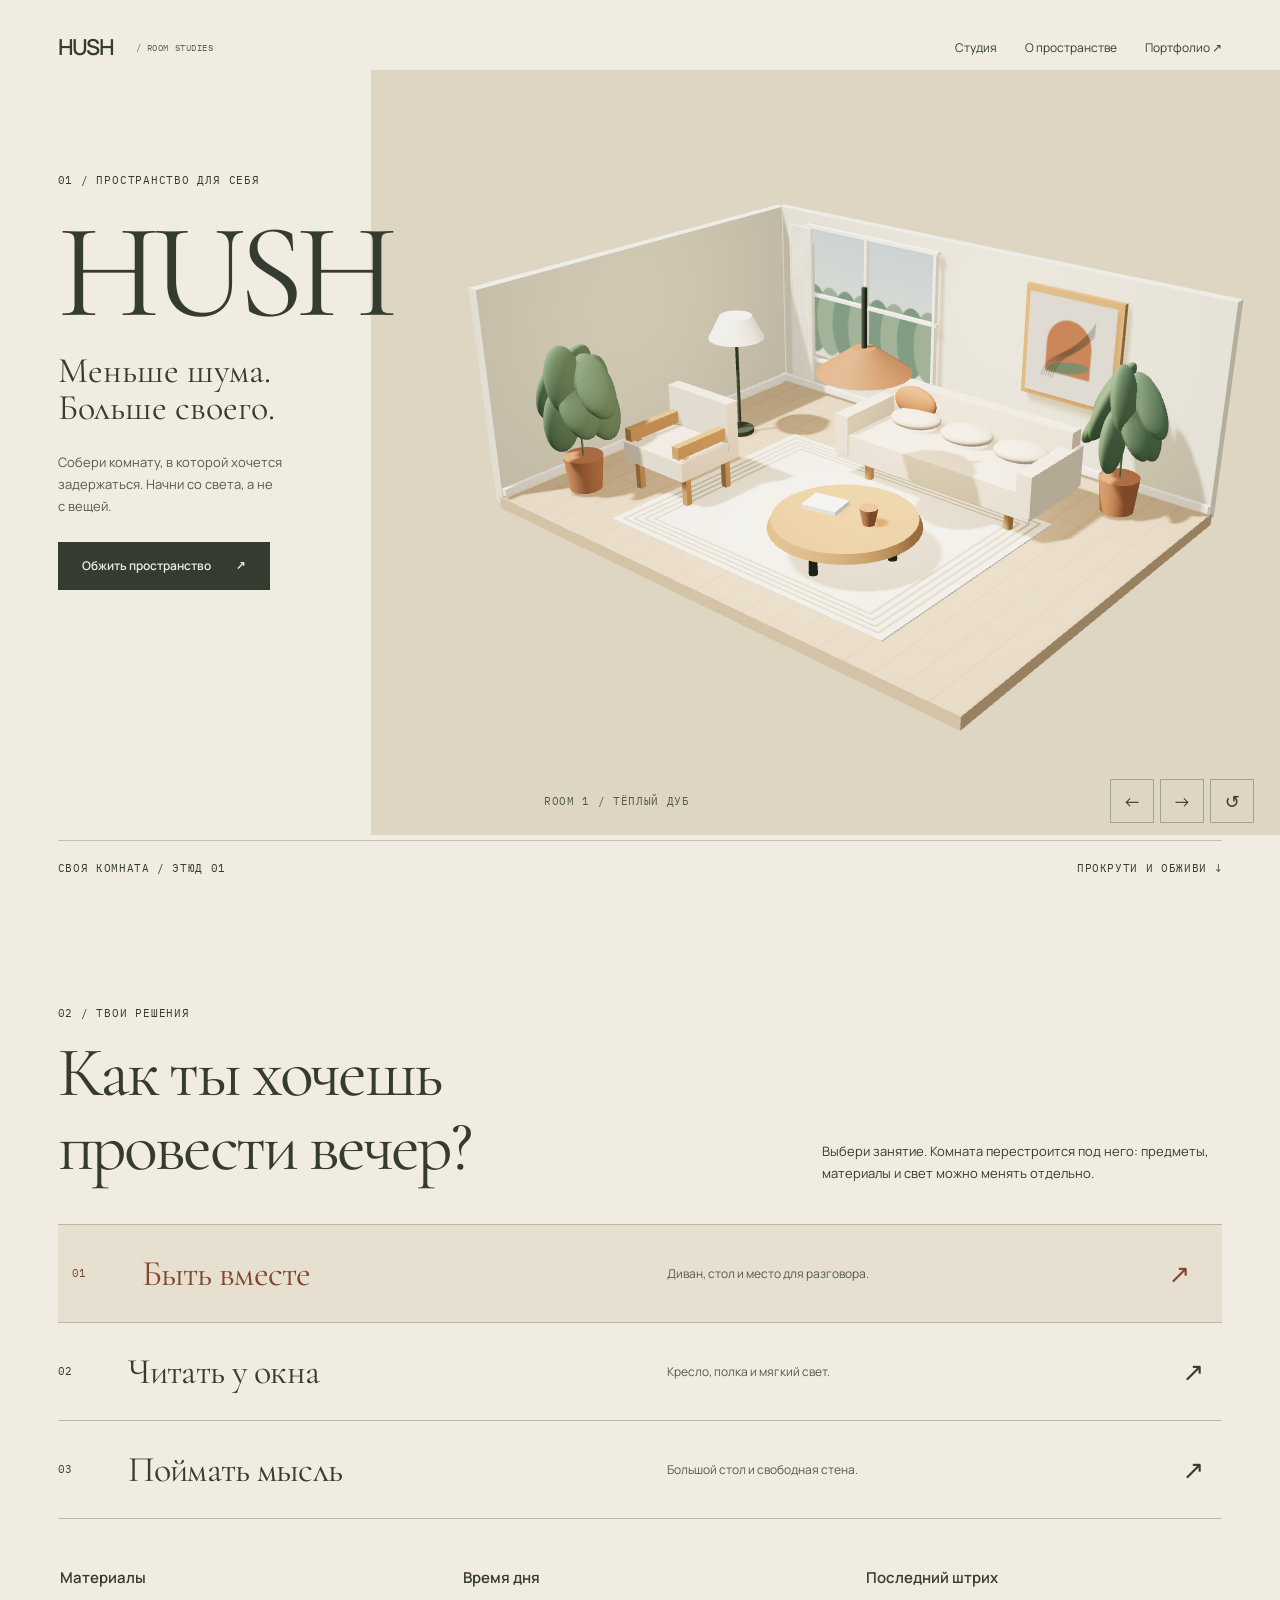
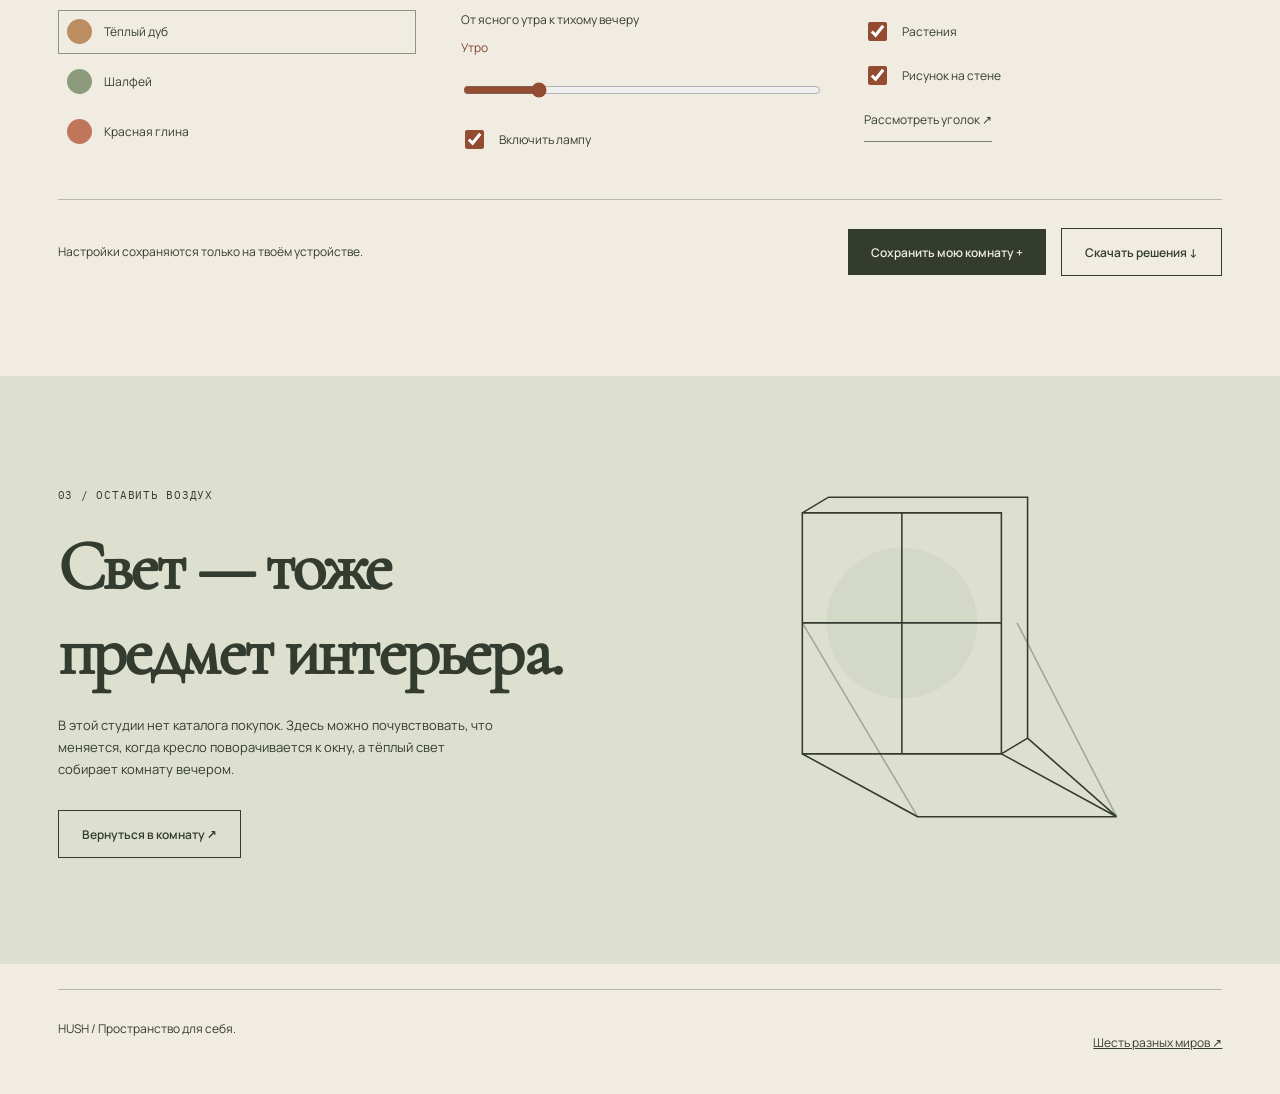
==== site4-hush/index.html @ edca5242 "Add Hush interiors, Abyss scroll expedition and Forma ceramic workshop" ====
<!doctype html>
<html lang="ru">
  <head>
    <meta charset="utf-8" />
    <meta name="viewport" content="width=device-width,initial-scale=1" />
    <meta
      name="description"
      content="HUSH — интерактивная интерьерная студия. Меняй обстановку, материалы и свет, сохраняй свою комнату."
    />
    <title>HUSH — пространство для себя</title>
    <link rel="stylesheet" href="../shared/fonts/fonts.css" />
    <link rel="stylesheet" href="../shared/common.css" />
    <link rel="stylesheet" href="styles.css" />
  </head>
  <body>
    <a class="skip" href="#main">Перейти к содержимому</a>
    <header class="site-header">
      <a class="brand" href="../"
        >HUSH<span class="mono">/ ROOM STUDIES</span></a
      >
      <nav>
        <a href="#studio">Студия</a
        ><a href="#notes" class="optional">О пространстве</a
        ><a href="../">Портфолио ↗</a>
      </nav>
    </header>
    <main id="main">
      <section class="hero">
        <div class="hero-copy entrance">
          <p class="eyebrow">01 / ПРОСТРАНСТВО ДЛЯ СЕБЯ</p>
          <h1>HUSH</h1>
          <p class="hero-line">Меньше шума.<br />Больше своего.</p>
          <p class="hero-description">
            Собери комнату, в которой хочется задержаться. Начни со света, а не
            с вещей.
          </p>
          <a class="button" href="#studio"
            >Обжить пространство <span>↗</span></a
          >
        </div>
        <div class="room-scene">
          <canvas
            id="room-canvas"
            tabindex="0"
            aria-label="Трёхмерный интерьер. Потяни для поворота или используй стрелки и плюс, минус."
          ></canvas>
          <div class="renderer-fallback" hidden>
            <svg viewBox="0 0 600 500" role="img" aria-label="Эскиз комнаты">
              <path fill="#ddc9aa" d="M60 320 300 460 550 300 300 170Z" />
              <path fill="#e9e1d2" d="M60 320V120L300 20V170Z" />
              <path fill="#d9d7bd" d="M300 20 550 140V300L300 170Z" />
              <path fill="#a8b6a0" d="m160 270 150 85 70-40-150-85Z" />
              <path fill="#b47852" d="M170 240v60l135 80v-60Z" />
              <path fill="#65735c" d="m390 200 60 40 40-22-60-40Z" />
            </svg>
            <p class="fallback-note">
              Показан эскиз. Настройки и сохранение работают; для объёмного
              просмотра нужен WebGL.
            </p>
          </div>
          <div class="scene-caption">
            <span class="mono" id="room-label">ROOM 01 / ТЁПЛЫЙ ДУБ</span>
            <div class="view-controls">
              <button data-orbit="left" aria-label="Повернуть комнату влево">
                ←</button
              ><button data-orbit="right" aria-label="Повернуть комнату вправо">
                →</button
              ><button data-orbit="reset" aria-label="Вернуть общий вид">
                ↺
              </button>
            </div>
          </div>
        </div>
        <div class="hero-foot">
          <span class="mono">СВОЯ КОМНАТА / ЭТЮД 01</span
          ><a href="#studio" class="mono">ПРОКРУТИ И ОБЖИВИ ↓</a>
        </div>
      </section>
      <section id="studio" class="studio wrap">
        <div class="section-top reveal">
          <div>
            <span class="eyebrow">02 / ТВОИ РЕШЕНИЯ</span>
            <h2>Как ты хочешь<br />провести вечер?</h2>
          </div>
          <p>
            Выбери занятие. Комната перестроится под него: предметы, материалы и
            свет можно менять отдельно.
          </p>
        </div>
        <div class="activity-list reveal">
          <button data-layout="lounge" aria-pressed="true" class="active">
            <span class="mono">01</span><strong>Быть вместе</strong
            ><span>Диван, стол и место для разговора.</span
            ><b aria-hidden="true">↗</b></button
          ><button data-layout="reading" aria-pressed="false">
            <span class="mono">02</span><strong>Читать у окна</strong
            ><span>Кресло, полка и мягкий свет.</span
            ><b aria-hidden="true">↗</b></button
          ><button data-layout="work" aria-pressed="false">
            <span class="mono">03</span><strong>Поймать мысль</strong
            ><span>Большой стол и свободная стена.</span
            ><b aria-hidden="true">↗</b>
          </button>
        </div>
        <div class="controls-grid reveal">
          <fieldset>
            <legend>Материалы</legend>
            <div class="palette">
              <button data-palette="oak" class="active" aria-pressed="true">
                <i style="--swatch: #bb8d60"></i>Тёплый дуб</button
              ><button data-palette="sage" aria-pressed="false">
                <i style="--swatch: #8c9b7c"></i>Шалфей</button
              ><button data-palette="clay" aria-pressed="false">
                <i style="--swatch: #bf765b"></i>Красная глина
              </button>
            </div>
          </fieldset>
          <fieldset>
            <legend>Время дня</legend>
            <label for="daylight"
              >От ясного утра к тихому вечеру
              <output id="light-label">Утро</output></label
            ><input
              id="daylight"
              type="range"
              min="0"
              max="100"
              value="20"
            /><label class="check"
              ><input id="lamp-toggle" type="checkbox" checked /> Включить
              лампу</label
            >
          </fieldset>
          <fieldset>
            <legend>Последний штрих</legend>
            <label class="check"
              ><input id="plant-toggle" type="checkbox" checked />
              Растения</label
            ><label class="check"
              ><input id="art-toggle" type="checkbox" checked /> Рисунок на
              стене</label
            ><button class="text-button" id="focus-detail">
              Рассмотреть уголок ↗
            </button>
          </fieldset>
        </div>
        <div class="save-bar reveal">
          <p id="room-status" role="status">
            Настройки сохраняются только на твоём устройстве.
          </p>
          <button class="button" id="save-room">Сохранить мою комнату +</button
          ><button class="button secondary" id="export-room">
            Скачать решения ↓
          </button>
        </div>
      </section>
      <section id="notes" class="notes">
        <div class="wrap notes-inner">
          <div class="reveal">
            <span class="eyebrow">03 / ОСТАВИТЬ ВОЗДУХ</span>
            <h2>Свет — тоже<br />предмет интерьера.</h2>
            <p>
              В этой студии нет каталога покупок. Здесь можно почувствовать, что
              меняется, когда кресло поворачивается к окну, а тёплый свет
              собирает комнату вечером.
            </p>
            <a class="button" href="#main">Вернуться в комнату ↗</a>
          </div>
          <svg
            class="window-drawing reveal"
            viewBox="0 0 420 380"
            role="img"
            aria-label="Авторский рисунок света из окна"
          >
            <g fill="none" stroke="currentColor" stroke-width="1.5">
              <path
                d="M70 40h190v230H70zM165 40v230M70 145h190M260 270l110 60H180L70 270M70 40l25-15h190v230l-25 15M285 255l85 75"
              />
              <path
                d="m70 145 110 185m95-185 95 185m-300-60 110 60"
                opacity=".35"
              />
            </g>
            <circle
              cx="165"
              cy="145"
              r="72"
              fill="currentColor"
              opacity=".05"
            />
          </svg>
        </div>
      </section>
    </main>
    <footer class="wrap site-footer">
      <span>HUSH / Пространство для себя.</span
      ><a href="../">Шесть разных миров ↗</a>
    </footer>
    <script src="../shared/three.min.js"></script>
    <script src="../shared/scene-kit.js"></script>
    <script src="main.js"></script>
  </body>
</html>
---- shared/fonts/fonts.css ----
@font-face {
  font-family: Manrope;
  src: url(755fa076675e.ttf) format("truetype");
  font-weight: 400;
  font-display: swap;
}
@font-face {
  font-family: Manrope;
  src: url(900670474e93.ttf) format("truetype");
  font-weight: 600;
  font-display: swap;
}
@font-face {
  font-family: "IBM Plex Mono";
  src: url(b0c618f6d8ea.ttf) format("truetype");
  font-weight: 400;
  font-display: swap;
}
@font-face {
  font-family: "Cormorant Garamond";
  src: url(bb8f3c3b0ca4.ttf) format("truetype");
  font-weight: 400;
  font-display: swap;
}
---- shared/common.css ----
* {
  box-sizing: border-box;
}
html {
  scroll-behavior: smooth;
}
body {
  margin: 0;
  font-family: Manrope, system-ui, sans-serif;
  -webkit-font-smoothing: antialiased;
}
button,
input,
select {
  font: inherit;
}
button,
a,
input,
select {
  touch-action: manipulation;
}
button {
  cursor: pointer;
}
button,
a {
  -webkit-tap-highlight-color: transparent;
}
button:active {
  transform: scale(0.96);
}
button:disabled {
  cursor: default;
  opacity: 0.5;
}
button:focus-visible,
a:focus-visible,
input:focus-visible,
select:focus-visible,
canvas:focus-visible,
summary:focus-visible {
  outline: 2px solid currentColor;
  outline-offset: 5px;
}
a {
  color: inherit;
}
p {
  line-height: 1.7;
  text-wrap: pretty;
}
h1,
h2,
h3 {
  text-wrap: balance;
}
button {
  min-height: 44px;
}
button,
input,
select {
  border-radius: 0;
}
canvas {
  display: block;
}
[hidden] {
  display: none !important;
}
.skip {
  position: fixed;
  z-index: 100;
  left: 18px;
  top: 12px;
  transform: translateY(-180%);
  background: #fff;
  color: #111;
  padding: 14px;
}
.skip:focus {
  transform: none;
}
.mono {
  font-family: "IBM Plex Mono", monospace;
  font-size: 11px;
  font-weight: 400;
  letter-spacing: 0.06em;
}
.site-header {
  position: absolute;
  inset: 0 0 auto;
  z-index: 10;
  display: flex;
  align-items: center;
  justify-content: space-between;
  padding: 25px 4.5%;
  gap: 20px;
}
.site-header a {
  text-decoration: none;
  min-height: 44px;
  display: flex;
  align-items: center;
  gap: 12px;
}
.site-header .brand {
  font-size: 22px;
  font-weight: 600;
  letter-spacing: -0.055em;
}
.site-header nav {
  display: flex;
  gap: 28px;
  font-size: 12px;
}
.wrap {
  width: min(1200px, 91%);
  margin: auto;
}
.eyebrow {
  font-family: "IBM Plex Mono", monospace;
  font-size: 11px;
  letter-spacing: 0.07em;
}
.reveal {
  transition:
    opacity 0.65s,
    transform 0.65s;
}
.motion-ready .reveal:not(.visible) {
  opacity: 0;
  transform: translateY(22px);
}
.entrance {
  animation: arrival 0.8s both;
}
.delay {
  animation-delay: 0.15s;
}
@keyframes arrival {
  from {
    opacity: 0;
    transform: translateY(18px);
  }
  to {
    opacity: 1;
    transform: none;
  }
}
.button {
  display: inline-flex;
  align-items: center;
  justify-content: center;
  gap: 25px;
  min-height: 48px;
  padding: 12px 23px;
  text-decoration: none;
  border: 1px solid currentColor;
  background: transparent;
  font-size: 12px;
  font-weight: 600;
  transition:
    background 0.18s,
    color 0.18s,
    transform 0.18s;
}
.section-top {
  display: flex;
  align-items: end;
  justify-content: space-between;
  gap: 40px;
  margin-bottom: 40px;
}
.section-top h2 {
  margin: 14px 0 0;
  font-size: clamp(34px, 5vw, 64px);
  line-height: 1.05;
  letter-spacing: -0.05em;
  font-weight: 400;
}
.section-top p {
  max-width: 400px;
  margin: 0;
  font-size: 13px;
}
.site-footer {
  display: flex;
  justify-content: space-between;
  gap: 24px;
  padding: 30px 0;
  font-size: 12px;
  border-top: 1px solid currentColor;
}
.site-footer a {
  min-height: 44px;
  display: flex;
  align-items: center;
}
.renderer-fallback {
  position: absolute;
  inset: 0;
  display: grid;
  place-items: center;
  padding: 25px;
}
.renderer-fallback svg {
  width: 80%;
  height: 80%;
}
.fallback-note {
  position: absolute;
  bottom: 12px;
  left: 20px;
  font-size: 12px;
  max-width: 80%;
  padding: 10px;
  background: var(--paper, #f0eee6);
  color: var(--ink, #232923);
}
.view-controls {
  display: flex;
  gap: 6px;
  flex-wrap: wrap;
}
.view-controls button {
  width: 44px;
  min-height: 44px;
  border: 1px solid currentColor;
  background: transparent;
  color: inherit;
  font-size: 18px;
}
.stats {
  font-variant-numeric: tabular-nums;
}
@media (max-width: 650px) {
  .site-header {
    padding: 15px 5%;
  }
  .site-header nav {
    gap: 14px;
  }
  .site-header nav .optional {
    display: none;
  }
  .section-top {
    display: block;
  }
  .section-top p {
    margin-top: 22px;
  }
  .site-footer {
    flex-direction: column;
  }
  .mono,
  .eyebrow {
    font-size: 10px;
  }
}
@media (prefers-reduced-motion: reduce) {
  html {
    scroll-behavior: auto;
  }
  .reveal,
  .entrance {
    animation: none;
    transition: none;
  }
  .motion-ready .reveal:not(.visible) {
    opacity: 1;
    transform: none;
  }
  * {
    scroll-behavior: auto !important;
  }
  button:active {
    transform: none;
  }
}
---- site4-hush/styles.css ----
:root {
  --paper: #f0ece2;
  --ink: #343c30;
  --accent: #934b32;
  color: var(--ink);
  background: var(--paper);
}
.site-header .brand span {
  margin-left: 10px;
  font-size: 9px;
  color: #656951;
}
.hero {
  position: relative;
  min-height: 740px;
  height: 100svh;
  max-height: 1000px;
  overflow: hidden;
}
.hero-copy {
  position: relative;
  z-index: 2;
  width: 32%;
  padding: 160px 0 70px 4.5%;
  pointer-events: none;
}
.hero-copy a {
  pointer-events: auto;
}
.hero h1 {
  font-family: "Cormorant Garamond", serif;
  font-size: clamp(95px, 10.5vw, 174px);
  line-height: 0.83;
  letter-spacing: -0.055em;
  font-weight: 400;
  margin: 27px 0 25px;
}
.hero-line {
  font-family: "Cormorant Garamond", serif;
  font-size: 36px;
  line-height: 1.02;
  margin: 0 0 24px;
}
.hero-description {
  font-size: 13px;
  max-width: 250px;
  margin: 0 0 25px;
  color: #555b4d;
}
.hero .button {
  background: var(--ink);
  color: var(--paper);
  border-color: var(--ink);
}
.room-scene {
  position: absolute;
  right: -4%;
  top: 70px;
  width: 75%;
  height: calc(100% - 135px);
}
#room-canvas {
  width: 100%;
  height: 100%;
  touch-action: pan-y;
  cursor: grab;
}
#room-canvas:active {
  cursor: grabbing;
}
.scene-caption {
  position: absolute;
  bottom: 12px;
  left: 18%;
  right: 8%;
  display: flex;
  justify-content: space-between;
  align-items: center;
  gap: 12px;
}
.scene-caption .mono {
  color: #525a49;
}
.view-controls button {
  border-color: #a1a58e;
}
.hero-foot {
  position: absolute;
  bottom: 25px;
  left: 4.5%;
  right: 4.5%;
  display: flex;
  justify-content: space-between;
  align-items: center;
  gap: 20px;
  border-top: 1px solid #bec1ac;
  padding-top: 20px;
}
.hero-foot a {
  text-decoration: none;
}
.studio {
  padding: 100px 0;
}
.section-top h2,
.notes h2 {
  font-family: "Cormorant Garamond", serif;
  font-size: clamp(46px, 5.5vw, 78px);
  letter-spacing: -0.04em;
}
.activity-list button {
  display: grid;
  grid-template-columns: 45px 1.05fr 1fr 40px;
  width: 100%;
  text-align: left;
  gap: 25px;
  align-items: center;
  background: transparent;
  border: 0;
  border-top: 1px solid #b6baa5;
  color: var(--ink);
  padding: 27px 0;
  transition:
    background 0.2s,
    padding 0.2s;
}
.activity-list button:last-child {
  border-bottom: 1px solid #b6baa5;
}
.activity-list strong {
  font-family: "Cormorant Garamond", serif;
  font-size: 36px;
  font-weight: 400;
  letter-spacing: -0.02em;
}
.activity-list button > span:not(.mono) {
  font-size: 12px;
  color: #535a4b;
}
.activity-list b {
  font-size: 26px;
  font-weight: 400;
}
.activity-list button.active {
  color: #83462f;
  padding-left: 14px;
  padding-right: 14px;
  background: #e7e0d1;
}
.activity-list button:hover {
  background: #e7e0d1;
}
.controls-grid {
  display: grid;
  grid-template-columns: 1fr 1fr 1fr;
  gap: 45px;
  margin-top: 48px;
}
fieldset {
  border: 0;
  padding: 0;
  margin: 0;
  min-width: 0;
}
legend {
  font-size: 15px;
  font-weight: 600;
  margin-bottom: 22px;
}
.palette {
  display: flex;
  flex-direction: column;
  gap: 6px;
}
.palette button {
  display: flex;
  align-items: center;
  gap: 12px;
  background: transparent;
  border: 1px solid transparent;
  padding: 8px;
  font-size: 12px;
  color: var(--ink);
  text-align: left;
}
.palette button.active {
  border-color: #8e9780;
}
.palette i {
  display: block;
  width: 25px;
  height: 25px;
  border-radius: 50%;
  background: var(--swatch);
}
fieldset label {
  font-size: 12px;
  line-height: 1.6;
  display: block;
}
fieldset output {
  display: block;
  margin: 9px 0;
  color: #844630;
}
fieldset input[type="range"] {
  width: 100%;
  min-height: 44px;
  accent-color: var(--accent);
}
.check {
  display: flex !important;
  align-items: center;
  gap: 12px;
  min-height: 44px;
}
.check input {
  width: 19px;
  height: 19px;
  accent-color: var(--accent);
}
.text-button {
  background: transparent;
  border: 0;
  border-bottom: 1px solid #7c866e;
  color: var(--ink);
  padding: 10px 0;
  text-align: left;
  font-size: 12px;
}
.save-bar {
  display: flex;
  align-items: center;
  gap: 14px;
  flex-wrap: wrap;
  border-top: 1px solid #b6baa5;
  margin-top: 38px;
  padding-top: 28px;
}
.save-bar p {
  font-size: 12px;
  flex: 1;
  margin: 0;
  min-width: 200px;
}
.save-bar .button {
  background: var(--ink);
  color: var(--paper);
}
.save-bar .secondary {
  color: var(--ink);
  background: transparent;
}
.notes {
  background: #dde0cf;
  padding: 95px 0;
}
.notes-inner {
  display: grid;
  grid-template-columns: 1fr 1fr;
  gap: 70px;
  align-items: center;
}
.notes h2 {
  margin: 20px 0;
}
.notes p {
  max-width: 440px;
  font-size: 13px;
  margin-bottom: 30px;
}
.window-drawing {
  width: 100%;
  max-width: 440px;
  justify-self: center;
}
.notes .button:hover {
  background: var(--ink);
  color: var(--paper);
}
.site-footer {
  border-color: #b6baa5;
  margin-top: 25px;
}
.button:hover {
  filter: brightness(0.94);
}
@media (max-width: 1000px) {
  .hero-copy {
    width: 38%;
    padding-top: 145px;
  }
  .room-scene {
    width: 78%;
    right: -10%;
  }
  .hero-line {
    font-size: 31px;
  }
  .controls-grid {
    gap: 25px;
  }
  .activity-list button {
    gap: 16px;
  }
}
@media (max-width: 650px) {
  .site-header .brand span {
    display: none;
  }
  .hero {
    height: 850px;
    min-height: 850px;
    max-height: none;
  }
  .hero-copy {
    padding: 112px 5% 0;
    width: 100%;
  }
  .hero h1 {
    font-size: 98px;
    margin: 25px 0 16px;
  }
  .hero-line {
    font-size: 28px;
  }
  .hero-description {
    max-width: 255px;
    font-size: 12px;
    margin-bottom: 15px;
  }
  .hero .button {
    padding: 10px 18px;
  }
  .room-scene {
    width: 114%;
    height: 415px;
    top: 390px;
    right: -7%;
  }
  .scene-caption {
    left: 11%;
    right: 10%;
    bottom: 4px;
  }
  .scene-caption .mono {
    font-size: 8px;
  }
  .hero-foot {
    bottom: 16px;
    padding-top: 12px;
  }
  .hero-foot .mono {
    font-size: 8px;
  }
  .studio {
    padding: 65px 0;
  }
  .activity-list button {
    grid-template-columns: 22px 1fr 24px;
    gap: 10px;
    padding: 20px 0;
  }
  .activity-list strong {
    font-size: 29px;
  }
  .activity-list button > span:not(.mono) {
    grid-column: 2;
    grid-row: 2;
  }
  .activity-list b {
    grid-column: 3;
    grid-row: 1;
  }
  .controls-grid {
    grid-template-columns: 1fr;
    gap: 28px;
  }
  .palette {
    flex-direction: row;
    flex-wrap: wrap;
  }
  .palette button {
    font-size: 11px;
  }
  .notes {
    padding: 65px 0;
  }
  .notes-inner {
    grid-template-columns: 1fr;
    gap: 30px;
  }
  .window-drawing {
    max-width: 300px;
  }
  .save-bar .button {
    flex: 1;
  }
  .save-bar p {
    flex-basis: 100%;
  }
}
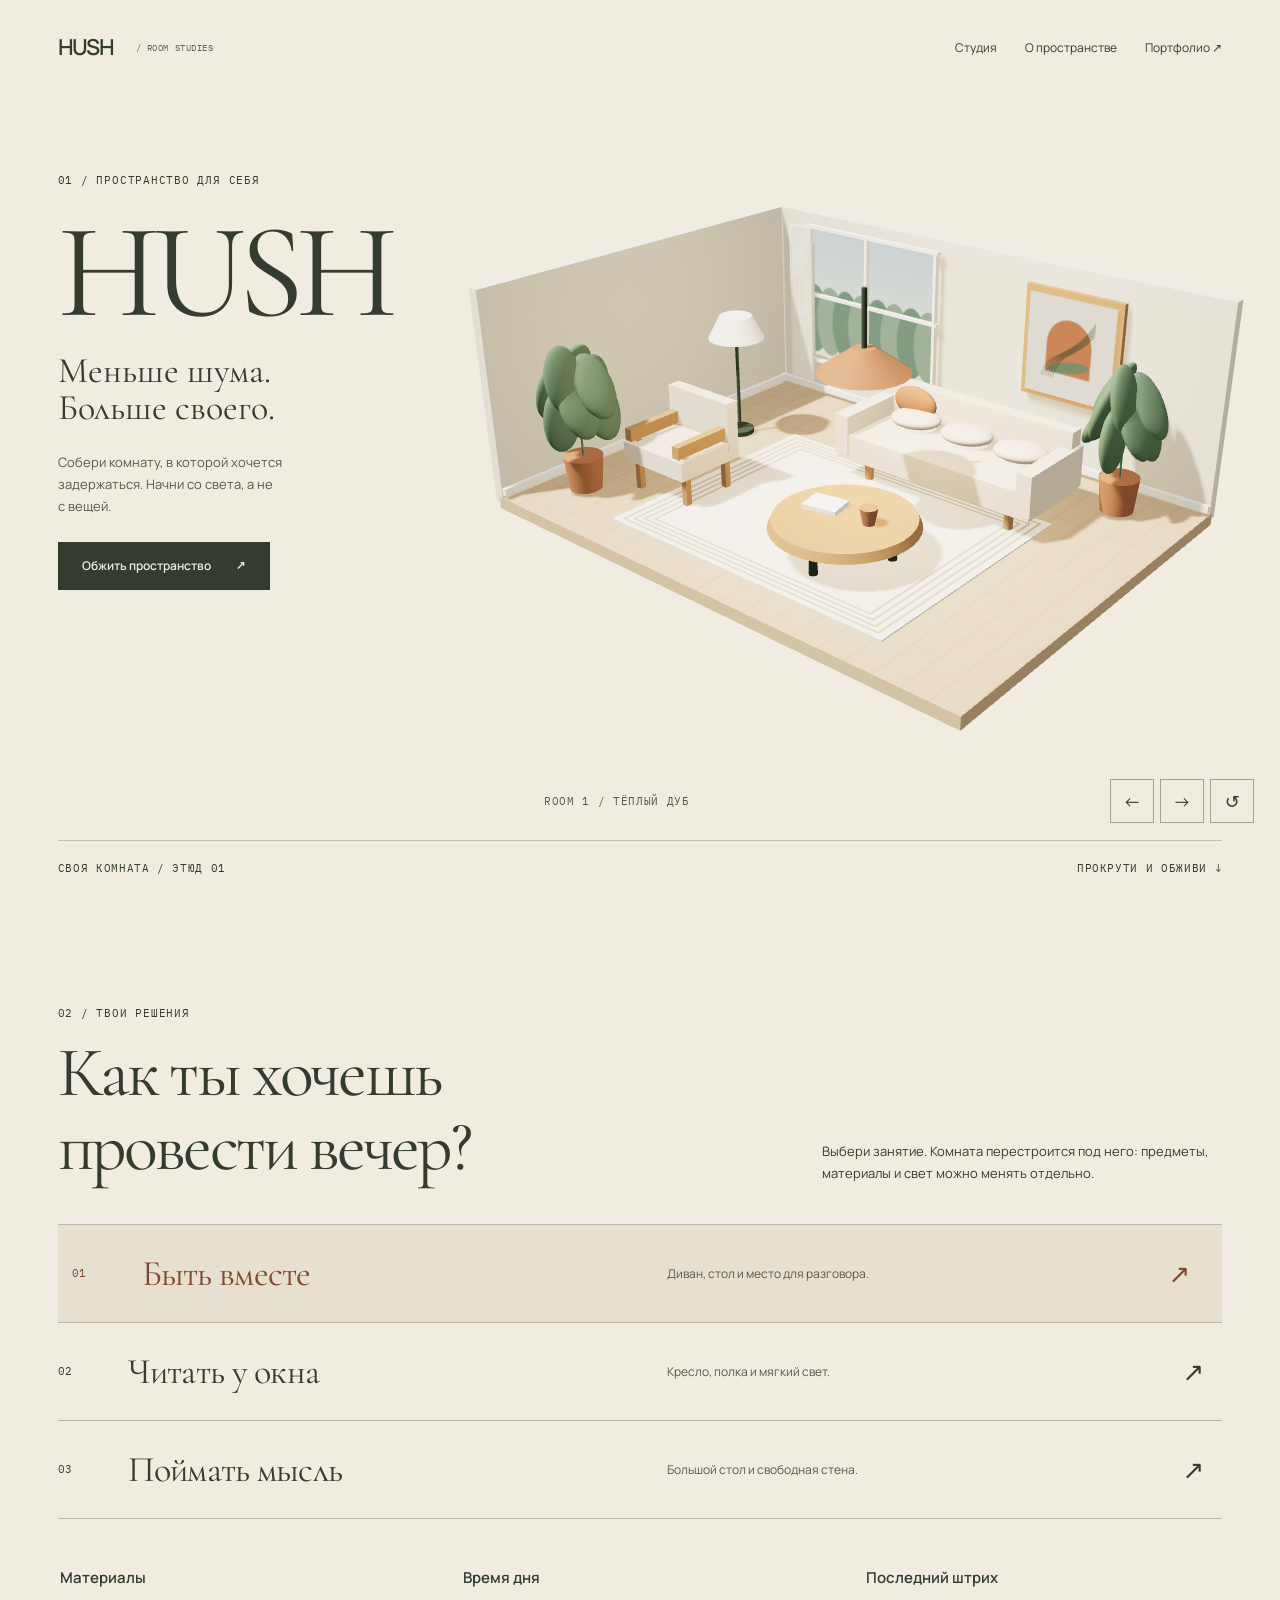
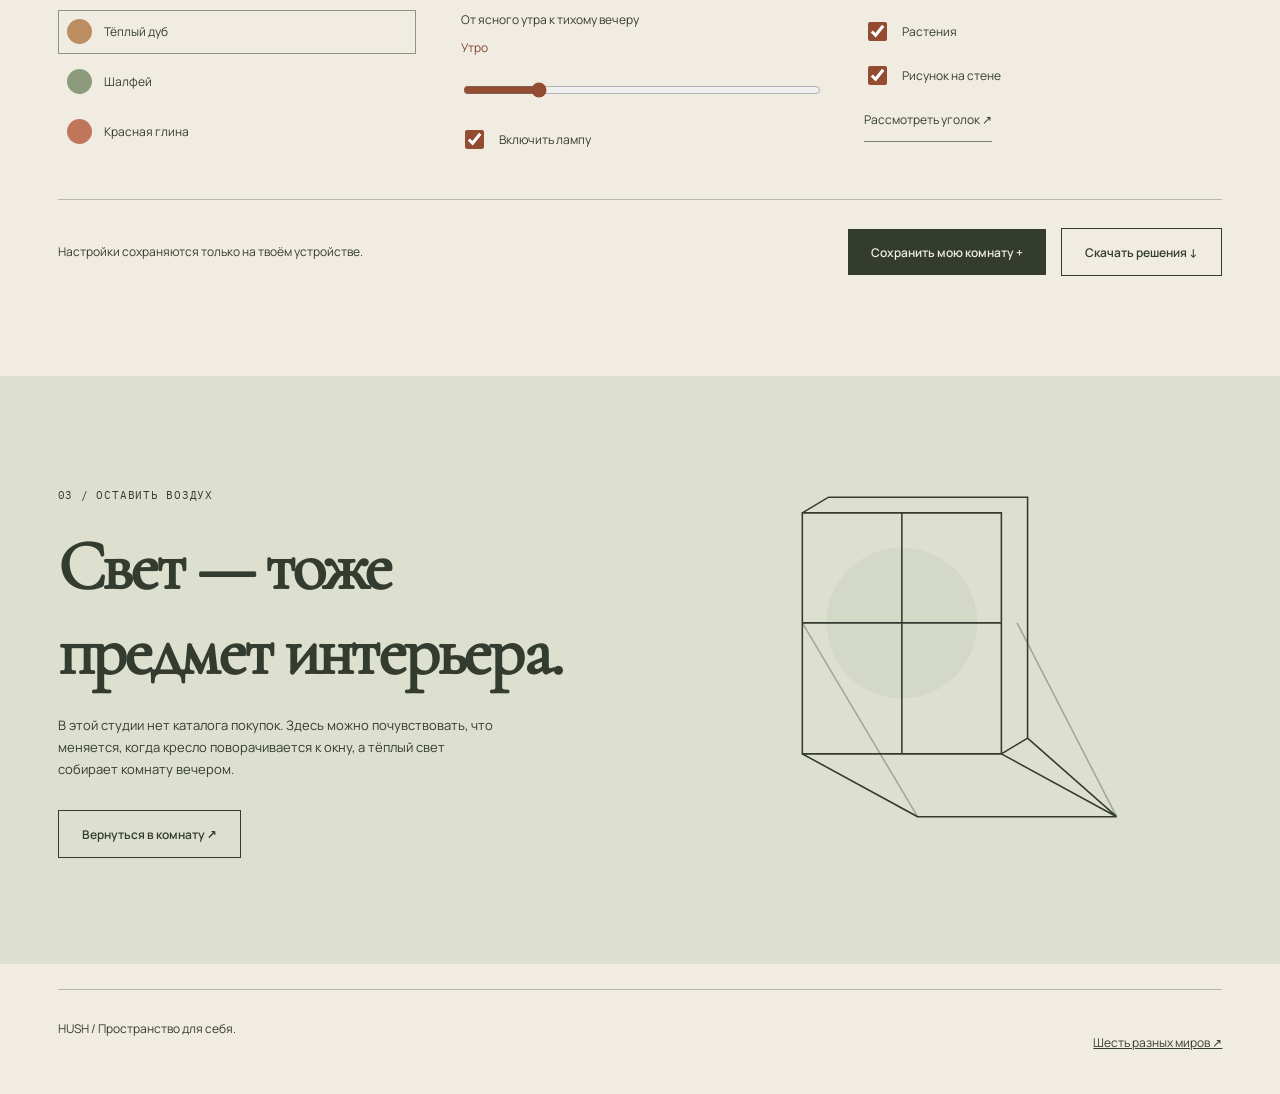
==== commit 0563ec95: "Blend 3D scenes into page backgrounds and preserve soft object shadows" ====
--- a/site4-hush/index.html
+++ b/site4-hush/index.html
@@ -197,7 +197,7 @@
       ><a href="../">Шесть разных миров ↗</a>
     </footer>
     <script src="../shared/three.min.js"></script>
-    <script src="../shared/scene-kit.js"></script>
-    <script src="main.js"></script>
+    <script src="../shared/scene-kit.js?v=2"></script>
+    <script src="main.js?v=2"></script>
   </body>
 </html>
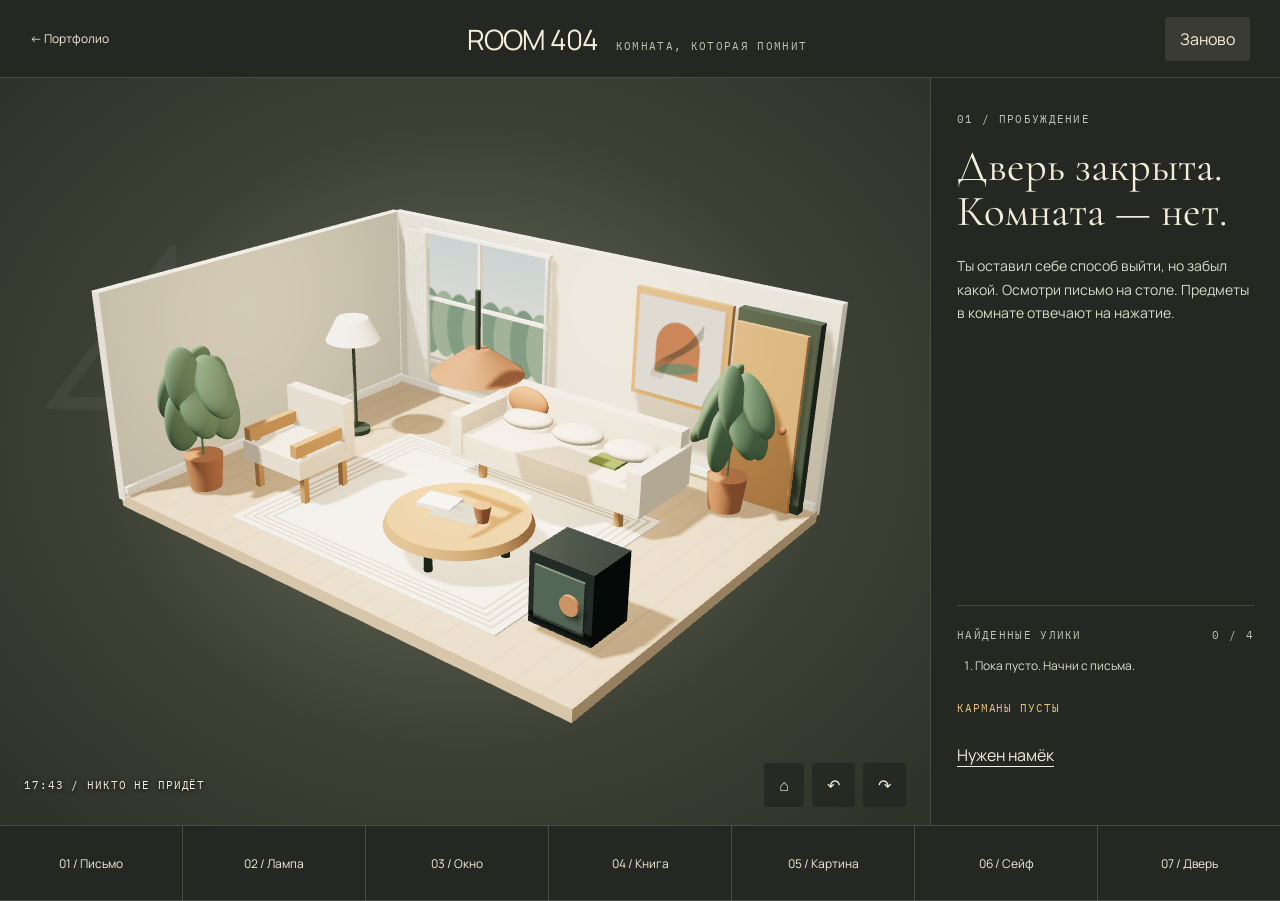
==== commit 4a7f4fcd: "Replace latest demos with escape room, submarine game and physics sandbox" ====
--- a/site4-hush/index.html
+++ b/site4-hush/index.html
@@ -1,203 +1,100 @@
 <!doctype html>
 <html lang="ru">
   <head>
-    <meta charset="utf-8" />
-    <meta name="viewport" content="width=device-width,initial-scale=1" />
+    <meta charset="UTF-8" />
+    <meta name="viewport" content="width=device-width, initial-scale=1" />
+    <meta name="theme-color" content="#171c20" />
+    <title>ROOM 404 — Комната, которая помнит</title>
     <meta
       name="description"
-      content="HUSH — интерактивная интерьерная студия. Меняй обстановку, материалы и свет, сохраняй свою комнату."
+      content="Объёмная комната-загадка: исследуй предметы, найди скрытые подсказки и открой дверь."
     />
-    <title>HUSH — пространство для себя</title>
     <link rel="stylesheet" href="../shared/fonts/fonts.css" />
-    <link rel="stylesheet" href="../shared/common.css" />
-    <link rel="stylesheet" href="styles.css" />
+    <link rel="stylesheet" href="../shared/play.css?v=3" />
+    <link rel="stylesheet" href="styles.css?v=3" />
   </head>
   <body>
-    <a class="skip" href="#main">Перейти к содержимому</a>
-    <header class="site-header">
-      <a class="brand" href="../"
-        >HUSH<span class="mono">/ ROOM STUDIES</span></a
-      >
-      <nav>
-        <a href="#studio">Студия</a
-        ><a href="#notes" class="optional">О пространстве</a
-        ><a href="../">Портфолио ↗</a>
-      </nav>
+    <header>
+      <a href="../">← Портфолио</a>
+      <div class="identity">
+        <h1>ROOM 404</h1>
+        <span class="eyebrow">Комната, которая помнит</span>
+      </div>
+      <button id="restart" class="quiet">Заново</button>
     </header>
-    <main id="main">
-      <section class="hero">
-        <div class="hero-copy entrance">
-          <p class="eyebrow">01 / ПРОСТРАНСТВО ДЛЯ СЕБЯ</p>
-          <h1>HUSH</h1>
-          <p class="hero-line">Меньше шума.<br />Больше своего.</p>
-          <p class="hero-description">
-            Собери комнату, в которой хочется задержаться. Начни со света, а не
-            с вещей.
-          </p>
-          <a class="button" href="#studio"
-            >Обжить пространство <span>↗</span></a
-          >
-        </div>
-        <div class="room-scene">
-          <canvas
-            id="room-canvas"
-            tabindex="0"
-            aria-label="Трёхмерный интерьер. Потяни для поворота или используй стрелки и плюс, минус."
-          ></canvas>
-          <div class="renderer-fallback" hidden>
-            <svg viewBox="0 0 600 500" role="img" aria-label="Эскиз комнаты">
-              <path fill="#ddc9aa" d="M60 320 300 460 550 300 300 170Z" />
-              <path fill="#e9e1d2" d="M60 320V120L300 20V170Z" />
-              <path fill="#d9d7bd" d="M300 20 550 140V300L300 170Z" />
-              <path fill="#a8b6a0" d="m160 270 150 85 70-40-150-85Z" />
-              <path fill="#b47852" d="M170 240v60l135 80v-60Z" />
-              <path fill="#65735c" d="m390 200 60 40 40-22-60-40Z" />
-            </svg>
-            <p class="fallback-note">
-              Показан эскиз. Настройки и сохранение работают; для объёмного
-              просмотра нужен WebGL.
-            </p>
-          </div>
-          <div class="scene-caption">
-            <span class="mono" id="room-label">ROOM 01 / ТЁПЛЫЙ ДУБ</span>
-            <div class="view-controls">
-              <button data-orbit="left" aria-label="Повернуть комнату влево">
-                ←</button
-              ><button data-orbit="right" aria-label="Повернуть комнату вправо">
-                →</button
-              ><button data-orbit="reset" aria-label="Вернуть общий вид">
-                ↺
-              </button>
-            </div>
+    <main class="room-app">
+      <section class="scene-area" aria-label="Комната с предметами">
+        <div class="ghost" aria-hidden="true">404</div>
+        <canvas
+          id="room-canvas"
+          class="scene"
+          tabindex="0"
+          aria-label="3D-комната. Выбирай предметы нажатием или кнопками ниже."
+        ></canvas>
+        <p class="renderer-fallback" hidden>
+          3D недоступно. Загадку можно пройти кнопками предметов ниже.
+        </p>
+        <div class="scene-caption">
+          <span class="tag">17:43 / НИКТО НЕ ПРИДЁТ</span>
+          <div class="toolbar">
+            <button id="view-home" aria-label="Общий вид">⌂</button
+            ><button id="view-left" aria-label="Повернуть комнату влево">
+              ↶</button
+            ><button id="view-right" aria-label="Повернуть комнату вправо">
+              ↷
+            </button>
           </div>
         </div>
-        <div class="hero-foot">
-          <span class="mono">СВОЯ КОМНАТА / ЭТЮД 01</span
-          ><a href="#studio" class="mono">ПРОКРУТИ И ОБЖИВИ ↓</a>
+      </section>
+      <aside class="investigation">
+        <div>
+          <p class="eyebrow" id="chapter">01 / ПРОБУЖДЕНИЕ</p>
+          <h2 id="object-title">Дверь закрыта.<br />Комната — нет.</h2>
+          <p id="object-text">
+            Ты оставил себе способ выйти, но забыл какой. Осмотри письмо на
+            столе. Предметы в комнате отвечают на нажатие.
+          </p>
+          <div id="object-actions" class="toolbar"></div>
+          <form id="safe-form" hidden>
+            <label for="safe-code">Четыре цифры на сейфе</label>
+            <div class="code-entry">
+              <input
+                id="safe-code"
+                inputmode="numeric"
+                pattern="[0-9]{4}"
+                maxlength="4"
+                autocomplete="off"
+                placeholder="••••"
+                required
+              /><button class="primary">Открыть</button>
+            </div>
+          </form>
+          <p class="status" id="feedback" role="status"></p>
         </div>
-      </section>
-      <section id="studio" class="studio wrap">
-        <div class="section-top reveal">
-          <div>
-            <span class="eyebrow">02 / ТВОИ РЕШЕНИЯ</span>
-            <h2>Как ты хочешь<br />провести вечер?</h2>
-          </div>
-          <p>
-            Выбери занятие. Комната перестроится под него: предметы, материалы и
-            свет можно менять отдельно.
+        <div class="notebook">
+          <p class="eyebrow">
+            Найденные улики <span id="clue-count">0 / 4</span>
           </p>
+          <ol id="clues">
+            <li class="muted">Пока пусто. Начни с письма.</li>
+          </ol>
+          <p id="inventory" class="tag">КАРМАНЫ ПУСТЫ</p>
+          <button id="hint">Нужен намёк</button>
+          <p id="hint-text" class="status" role="status"></p>
         </div>
-        <div class="activity-list reveal">
-          <button data-layout="lounge" aria-pressed="true" class="active">
-            <span class="mono">01</span><strong>Быть вместе</strong
-            ><span>Диван, стол и место для разговора.</span
-            ><b aria-hidden="true">↗</b></button
-          ><button data-layout="reading" aria-pressed="false">
-            <span class="mono">02</span><strong>Читать у окна</strong
-            ><span>Кресло, полка и мягкий свет.</span
-            ><b aria-hidden="true">↗</b></button
-          ><button data-layout="work" aria-pressed="false">
-            <span class="mono">03</span><strong>Поймать мысль</strong
-            ><span>Большой стол и свободная стена.</span
-            ><b aria-hidden="true">↗</b>
-          </button>
-        </div>
-        <div class="controls-grid reveal">
-          <fieldset>
-            <legend>Материалы</legend>
-            <div class="palette">
-              <button data-palette="oak" class="active" aria-pressed="true">
-                <i style="--swatch: #bb8d60"></i>Тёплый дуб</button
-              ><button data-palette="sage" aria-pressed="false">
-                <i style="--swatch: #8c9b7c"></i>Шалфей</button
-              ><button data-palette="clay" aria-pressed="false">
-                <i style="--swatch: #bf765b"></i>Красная глина
-              </button>
-            </div>
-          </fieldset>
-          <fieldset>
-            <legend>Время дня</legend>
-            <label for="daylight"
-              >От ясного утра к тихому вечеру
-              <output id="light-label">Утро</output></label
-            ><input
-              id="daylight"
-              type="range"
-              min="0"
-              max="100"
-              value="20"
-            /><label class="check"
-              ><input id="lamp-toggle" type="checkbox" checked /> Включить
-              лампу</label
-            >
-          </fieldset>
-          <fieldset>
-            <legend>Последний штрих</legend>
-            <label class="check"
-              ><input id="plant-toggle" type="checkbox" checked />
-              Растения</label
-            ><label class="check"
-              ><input id="art-toggle" type="checkbox" checked /> Рисунок на
-              стене</label
-            ><button class="text-button" id="focus-detail">
-              Рассмотреть уголок ↗
-            </button>
-          </fieldset>
-        </div>
-        <div class="save-bar reveal">
-          <p id="room-status" role="status">
-            Настройки сохраняются только на твоём устройстве.
-          </p>
-          <button class="button" id="save-room">Сохранить мою комнату +</button
-          ><button class="button secondary" id="export-room">
-            Скачать решения ↓
-          </button>
-        </div>
-      </section>
-      <section id="notes" class="notes">
-        <div class="wrap notes-inner">
-          <div class="reveal">
-            <span class="eyebrow">03 / ОСТАВИТЬ ВОЗДУХ</span>
-            <h2>Свет — тоже<br />предмет интерьера.</h2>
-            <p>
-              В этой студии нет каталога покупок. Здесь можно почувствовать, что
-              меняется, когда кресло поворачивается к окну, а тёплый свет
-              собирает комнату вечером.
-            </p>
-            <a class="button" href="#main">Вернуться в комнату ↗</a>
-          </div>
-          <svg
-            class="window-drawing reveal"
-            viewBox="0 0 420 380"
-            role="img"
-            aria-label="Авторский рисунок света из окна"
-          >
-            <g fill="none" stroke="currentColor" stroke-width="1.5">
-              <path
-                d="M70 40h190v230H70zM165 40v230M70 145h190M260 270l110 60H180L70 270M70 40l25-15h190v230l-25 15M285 255l85 75"
-              />
-              <path
-                d="m70 145 110 185m95-185 95 185m-300-60 110 60"
-                opacity=".35"
-              />
-            </g>
-            <circle
-              cx="165"
-              cy="145"
-              r="72"
-              fill="currentColor"
-              opacity=".05"
-            />
-          </svg>
-        </div>
-      </section>
+      </aside>
+      <nav class="objects" aria-label="Исследовать предмет">
+        <button data-object="letter">01 / Письмо</button
+        ><button data-object="lamp">02 / Лампа</button
+        ><button data-object="window">03 / Окно</button
+        ><button data-object="book">04 / Книга</button
+        ><button data-object="painting">05 / Картина</button
+        ><button data-object="safe">06 / Сейф</button
+        ><button data-object="door">07 / Дверь</button>
+      </nav>
     </main>
-    <footer class="wrap site-footer">
-      <span>HUSH / Пространство для себя.</span
-      ><a href="../">Шесть разных миров ↗</a>
-    </footer>
     <script src="../shared/three.min.js"></script>
-    <script src="../shared/scene-kit.js?v=2"></script>
-    <script src="main.js?v=2"></script>
+    <script src="../shared/scene-kit.js?v=3"></script>
+    <script src="main.js?v=3"></script>
   </body>
 </html>
--- a/shared/play.css
+++ b/shared/play.css
@@ -0,0 +1,186 @@
+* {
+  box-sizing: border-box;
+}
+html {
+  color-scheme: dark;
+}
+body {
+  margin: 0;
+  font-family: Manrope, sans-serif;
+  -webkit-font-smoothing: antialiased;
+  background: var(--bg);
+  color: var(--fg);
+}
+button,
+input,
+select {
+  font: inherit;
+}
+button,
+a,
+input,
+select {
+  -webkit-tap-highlight-color: transparent;
+}
+button {
+  min-height: 44px;
+  border: 0;
+  border-radius: 3px;
+  padding: 10px 15px;
+  background: var(--surface);
+  color: var(--fg);
+  cursor: pointer;
+  transition:
+    background 0.18s,
+    transform 0.18s;
+}
+button:hover {
+  background: var(--hover);
+}
+button:active {
+  transform: scale(0.96);
+}
+button:disabled {
+  opacity: 0.5;
+  cursor: default;
+}
+button[aria-pressed="true"],
+.primary {
+  background: var(--accent);
+  color: var(--on-accent);
+}
+:focus-visible {
+  outline: 2px solid var(--accent);
+  outline-offset: 4px;
+}
+a {
+  color: inherit;
+  text-underline-offset: 4px;
+}
+h1,
+h2,
+p {
+  margin: 0;
+}
+h1,
+h2 {
+  text-wrap: balance;
+  font-weight: 400;
+}
+p {
+  line-height: 1.65;
+  text-wrap: pretty;
+}
+header {
+  height: 78px;
+  padding: 18px 30px;
+  display: flex;
+  align-items: center;
+  justify-content: space-between;
+  border-bottom: 1px solid var(--line);
+  gap: 12px;
+}
+header a {
+  font-size: 12px;
+  min-height: 44px;
+  display: flex;
+  align-items: center;
+  text-decoration: none;
+}
+header .identity {
+  display: flex;
+  align-items: baseline;
+  gap: 18px;
+}
+header h1 {
+  font-size: 28px;
+  letter-spacing: -1px;
+}
+.mono,
+.eyebrow,
+output {
+  font-family: "IBM Plex Mono", monospace;
+  font-variant-numeric: tabular-nums;
+}
+.eyebrow {
+  font-size: 11px;
+  letter-spacing: 0.12em;
+  text-transform: uppercase;
+  color: var(--muted);
+}
+.muted {
+  color: var(--muted);
+}
+canvas.scene {
+  width: 100%;
+  height: 100%;
+  display: block;
+  touch-action: none;
+}
+.renderer-fallback {
+  position: absolute;
+  inset: 20%;
+  padding: 20px;
+  background: var(--bg);
+  z-index: 4;
+  line-height: 1.6;
+}
+.scene-area {
+  position: relative;
+  min-width: 0;
+  overflow: hidden;
+}
+.tag {
+  font-family: "IBM Plex Mono", monospace;
+  font-size: 11px;
+  letter-spacing: 0.08em;
+}
+.toolbar {
+  display: flex;
+  gap: 8px;
+  flex-wrap: wrap;
+}
+.status {
+  min-height: 26px;
+  font-size: 13px;
+  color: var(--muted);
+}
+[hidden] {
+  display: none !important;
+}
+.icon-button {
+  width: 44px;
+  padding: 6px;
+  font-size: 20px;
+}
+.screenreader {
+  position: absolute;
+  width: 1px;
+  height: 1px;
+  overflow: hidden;
+  clip-path: inset(50%);
+}
+@media (max-width: 700px) {
+  header {
+    height: 68px;
+    padding: 12px 18px;
+  }
+  header .identity {
+    gap: 10px;
+  }
+  header h1 {
+    font-size: 24px;
+  }
+  header .eyebrow {
+    display: none;
+  }
+}
+@media (prefers-reduced-motion: reduce) {
+  *,
+  *:before,
+  *:after {
+    animation: none !important;
+    transition: none !important;
+    scroll-behavior: auto !important;
+  }
+}
--- a/site4-hush/styles.css
+++ b/site4-hush/styles.css
@@ -1,402 +1,209 @@
-:root {
-  --paper: #f0ece2;
-  --ink: #343c30;
-  --accent: #934b32;
-  color: var(--ink);
-  background: var(--paper);
-}
-.site-header .brand span {
-  margin-left: 10px;
-  font-size: 9px;
-  color: #656951;
-}
-.hero {
+body {
+  --bg: #252722;
+  --fg: #f3eddb;
+  --muted: #c3c2b1;
+  --surface: #3a3c34;
+  --hover: #505245;
+  --accent: #e8c37d;
+  --on-accent: #24271e;
+  --line: #484b3f;
+}
+header {
+  background: #252722;
+}
+.room-app {
+  display: grid;
+  grid-template-columns: minmax(0, 1fr) 350px;
+  grid-template-rows: minmax(490px, calc(100svh - 153px)) auto;
+}
+.scene-area {
+  background: radial-gradient(
+    ellipse at 50% 48%,
+    #696c58 0%,
+    #3c4034 58%,
+    #2d3128 100%
+  );
+}
+.ghost {
+  position: absolute;
+  font-family: "Cormorant Garamond", serif;
+  font-size: clamp(180px, 33vw, 480px);
+  color: #ffffff0a;
+  line-height: 1;
+  left: 4%;
+  top: -10px;
+  pointer-events: none;
+}
+.scene-area canvas {
   position: relative;
-  min-height: 740px;
-  height: 100svh;
-  max-height: 1000px;
-  overflow: hidden;
-}
-.hero-copy {
-  position: relative;
-  z-index: 2;
-  width: 32%;
-  padding: 160px 0 70px 4.5%;
-  pointer-events: none;
-}
-.hero-copy a {
-  pointer-events: auto;
-}
-.hero h1 {
-  font-family: "Cormorant Garamond", serif;
-  font-size: clamp(95px, 10.5vw, 174px);
-  line-height: 0.83;
-  letter-spacing: -0.055em;
-  font-weight: 400;
-  margin: 27px 0 25px;
-}
-.hero-line {
-  font-family: "Cormorant Garamond", serif;
-  font-size: 36px;
-  line-height: 1.02;
-  margin: 0 0 24px;
-}
-.hero-description {
-  font-size: 13px;
-  max-width: 250px;
-  margin: 0 0 25px;
-  color: #555b4d;
-}
-.hero .button {
-  background: var(--ink);
-  color: var(--paper);
-  border-color: var(--ink);
-}
-.room-scene {
-  position: absolute;
-  right: -4%;
-  top: 70px;
-  width: 75%;
-  height: calc(100% - 135px);
-}
-#room-canvas {
-  width: 100%;
-  height: 100%;
-  touch-action: pan-y;
-  cursor: grab;
-}
-#room-canvas:active {
-  cursor: grabbing;
 }
 .scene-caption {
   position: absolute;
-  bottom: 12px;
-  left: 18%;
-  right: 8%;
-  display: flex;
+  bottom: 18px;
+  left: 24px;
+  right: 24px;
+  display: flex;
+  align-items: center;
   justify-content: space-between;
-  align-items: center;
-  gap: 12px;
-}
-.scene-caption .mono {
-  color: #525a49;
-}
-.view-controls button {
-  border-color: #a1a58e;
-}
-.hero-foot {
-  position: absolute;
-  bottom: 25px;
-  left: 4.5%;
-  right: 4.5%;
-  display: flex;
+  gap: 10px;
+}
+.scene-caption .tag {
+  color: #f3eddb;
+  text-shadow: 0 1px 5px #000;
+}
+.scene-caption button {
+  background: #252722cc;
+}
+.investigation {
+  border-left: 1px solid var(--line);
+  padding: 32px 26px 22px;
+  display: flex;
+  flex-direction: column;
   justify-content: space-between;
-  align-items: center;
-  gap: 20px;
-  border-top: 1px solid #bec1ac;
+  gap: 28px;
+  overflow: auto;
+}
+#object-title {
+  font-family: "Cormorant Garamond", serif;
+  font-size: 43px;
+  line-height: 1.05;
+  margin: 16px 0 20px;
+}
+#object-text {
+  font-size: 14px;
+  color: #dad9c8;
+  min-height: 92px;
+}
+#object-actions {
+  margin: 20px 0 12px;
+}
+.notebook {
+  border-top: 1px solid var(--line);
   padding-top: 20px;
 }
-.hero-foot a {
-  text-decoration: none;
-}
-.studio {
-  padding: 100px 0;
-}
-.section-top h2,
-.notes h2 {
-  font-family: "Cormorant Garamond", serif;
-  font-size: clamp(46px, 5.5vw, 78px);
-  letter-spacing: -0.04em;
-}
-.activity-list button {
-  display: grid;
-  grid-template-columns: 45px 1.05fr 1fr 40px;
+.notebook ol {
+  padding-left: 18px;
+  font-size: 12px;
+  line-height: 1.7;
+  color: #dddcca;
+}
+.notebook li {
+  margin: 7px 0;
+}
+#clue-count {
+  float: right;
+}
+#inventory {
+  color: var(--accent);
+  padding: 10px 0 16px;
+}
+#hint {
+  padding-left: 0;
+  background: transparent;
+  text-decoration: underline;
+  text-underline-offset: 5px;
+}
+.objects {
+  grid-column: 1/-1;
+  display: flex;
+  gap: 1px;
+  background: var(--line);
+  padding: 1px 0;
+  overflow-x: auto;
+}
+.objects button {
+  flex: 1;
+  white-space: nowrap;
+  background: var(--bg);
+  border-radius: 0;
+  font-size: 12px;
+  min-height: 74px;
+}
+.objects button[aria-pressed="true"] {
+  background: #e8c37d;
+  color: #252722;
+}
+.code-entry {
+  display: flex;
+  gap: 8px;
+  margin: 12px 0;
+}
+#safe-code {
+  min-width: 0;
   width: 100%;
-  text-align: left;
-  gap: 25px;
-  align-items: center;
-  background: transparent;
-  border: 0;
-  border-top: 1px solid #b6baa5;
-  color: var(--ink);
-  padding: 27px 0;
-  transition:
-    background 0.2s,
-    padding 0.2s;
-}
-.activity-list button:last-child {
-  border-bottom: 1px solid #b6baa5;
-}
-.activity-list strong {
-  font-family: "Cormorant Garamond", serif;
-  font-size: 36px;
-  font-weight: 400;
-  letter-spacing: -0.02em;
-}
-.activity-list button > span:not(.mono) {
+  padding: 10px;
+  font:
+    24px "IBM Plex Mono",
+    monospace;
+  letter-spacing: 8px;
+  background: var(--surface);
+  color: var(--fg);
+  border: 1px solid var(--line);
+}
+#safe-form label {
   font-size: 12px;
-  color: #535a4b;
-}
-.activity-list b {
-  font-size: 26px;
-  font-weight: 400;
-}
-.activity-list button.active {
-  color: #83462f;
-  padding-left: 14px;
-  padding-right: 14px;
-  background: #e7e0d1;
-}
-.activity-list button:hover {
-  background: #e7e0d1;
-}
-.controls-grid {
-  display: grid;
-  grid-template-columns: 1fr 1fr 1fr;
-  gap: 45px;
-  margin-top: 48px;
-}
-fieldset {
-  border: 0;
-  padding: 0;
-  margin: 0;
-  min-width: 0;
-}
-legend {
-  font-size: 15px;
-  font-weight: 600;
-  margin-bottom: 22px;
-}
-.palette {
-  display: flex;
-  flex-direction: column;
-  gap: 6px;
-}
-.palette button {
-  display: flex;
-  align-items: center;
-  gap: 12px;
-  background: transparent;
-  border: 1px solid transparent;
-  padding: 8px;
-  font-size: 12px;
-  color: var(--ink);
-  text-align: left;
-}
-.palette button.active {
-  border-color: #8e9780;
-}
-.palette i {
-  display: block;
-  width: 25px;
-  height: 25px;
-  border-radius: 50%;
-  background: var(--swatch);
-}
-fieldset label {
-  font-size: 12px;
-  line-height: 1.6;
-  display: block;
-}
-fieldset output {
-  display: block;
-  margin: 9px 0;
-  color: #844630;
-}
-fieldset input[type="range"] {
-  width: 100%;
-  min-height: 44px;
-  accent-color: var(--accent);
-}
-.check {
-  display: flex !important;
-  align-items: center;
-  gap: 12px;
-  min-height: 44px;
-}
-.check input {
-  width: 19px;
-  height: 19px;
-  accent-color: var(--accent);
-}
-.text-button {
-  background: transparent;
-  border: 0;
-  border-bottom: 1px solid #7c866e;
-  color: var(--ink);
-  padding: 10px 0;
-  text-align: left;
-  font-size: 12px;
-}
-.save-bar {
-  display: flex;
-  align-items: center;
-  gap: 14px;
-  flex-wrap: wrap;
-  border-top: 1px solid #b6baa5;
-  margin-top: 38px;
-  padding-top: 28px;
-}
-.save-bar p {
-  font-size: 12px;
-  flex: 1;
-  margin: 0;
-  min-width: 200px;
-}
-.save-bar .button {
-  background: var(--ink);
-  color: var(--paper);
-}
-.save-bar .secondary {
-  color: var(--ink);
-  background: transparent;
-}
-.notes {
-  background: #dde0cf;
-  padding: 95px 0;
-}
-.notes-inner {
-  display: grid;
-  grid-template-columns: 1fr 1fr;
-  gap: 70px;
-  align-items: center;
-}
-.notes h2 {
-  margin: 20px 0;
-}
-.notes p {
-  max-width: 440px;
-  font-size: 13px;
-  margin-bottom: 30px;
-}
-.window-drawing {
-  width: 100%;
-  max-width: 440px;
-  justify-self: center;
-}
-.notes .button:hover {
-  background: var(--ink);
-  color: var(--paper);
-}
-.site-footer {
-  border-color: #b6baa5;
-  margin-top: 25px;
-}
-.button:hover {
-  filter: brightness(0.94);
+}
+.escaped .scene-area {
+  background: #657b5a;
+}
+.escaped #chapter {
+  color: var(--accent);
 }
 @media (max-width: 1000px) {
-  .hero-copy {
-    width: 38%;
-    padding-top: 145px;
-  }
-  .room-scene {
-    width: 78%;
-    right: -10%;
-  }
-  .hero-line {
-    font-size: 31px;
-  }
-  .controls-grid {
-    gap: 25px;
-  }
-  .activity-list button {
-    gap: 16px;
-  }
-}
-@media (max-width: 650px) {
-  .site-header .brand span {
-    display: none;
-  }
-  .hero {
-    height: 850px;
-    min-height: 850px;
-    max-height: none;
-  }
-  .hero-copy {
-    padding: 112px 5% 0;
-    width: 100%;
-  }
-  .hero h1 {
-    font-size: 98px;
-    margin: 25px 0 16px;
-  }
-  .hero-line {
-    font-size: 28px;
-  }
-  .hero-description {
-    max-width: 255px;
-    font-size: 12px;
-    margin-bottom: 15px;
-  }
-  .hero .button {
-    padding: 10px 18px;
-  }
-  .room-scene {
-    width: 114%;
-    height: 415px;
-    top: 390px;
-    right: -7%;
+  .room-app {
+    grid-template-columns: minmax(0, 1fr) 310px;
+  }
+  .investigation {
+    padding: 24px 20px;
+  }
+  #object-title {
+    font-size: 36px;
+  }
+}
+@media (max-width: 700px) {
+  .room-app {
+    display: flex;
+    flex-direction: column;
+  }
+  .scene-area {
+    height: 46svh;
+    min-height: 300px;
+    order: 0;
+  }
+  .objects {
+    order: 1;
+    flex-wrap: wrap;
+    overflow: visible;
+  }
+  .objects button {
+    flex: 1 1 23%;
+    min-height: 52px;
+    font-size: 11px;
+  }
+  .investigation {
+    order: 2;
+    border-left: 0;
+    padding: 26px 22px;
+    gap: 24px;
+  }
+  #object-title {
+    font-size: 40px;
+  }
+  #object-text {
+    min-height: 0;
   }
   .scene-caption {
-    left: 11%;
-    right: 10%;
-    bottom: 4px;
-  }
-  .scene-caption .mono {
-    font-size: 8px;
-  }
-  .hero-foot {
-    bottom: 16px;
-    padding-top: 12px;
-  }
-  .hero-foot .mono {
-    font-size: 8px;
-  }
-  .studio {
-    padding: 65px 0;
-  }
-  .activity-list button {
-    grid-template-columns: 22px 1fr 24px;
-    gap: 10px;
-    padding: 20px 0;
-  }
-  .activity-list strong {
-    font-size: 29px;
-  }
-  .activity-list button > span:not(.mono) {
-    grid-column: 2;
-    grid-row: 2;
-  }
-  .activity-list b {
-    grid-column: 3;
-    grid-row: 1;
-  }
-  .controls-grid {
-    grid-template-columns: 1fr;
-    gap: 28px;
-  }
-  .palette {
-    flex-direction: row;
-    flex-wrap: wrap;
-  }
-  .palette button {
-    font-size: 11px;
-  }
-  .notes {
-    padding: 65px 0;
-  }
-  .notes-inner {
-    grid-template-columns: 1fr;
-    gap: 30px;
-  }
-  .window-drawing {
-    max-width: 300px;
-  }
-  .save-bar .button {
-    flex: 1;
-  }
-  .save-bar p {
-    flex-basis: 100%;
-  }
-}
+    left: 16px;
+    right: 16px;
+    bottom: 12px;
+  }
+  .scene-caption .tag {
+    font-size: 9px;
+  }
+  .ghost {
+    font-size: 260px;
+  }
+  .notebook ol {
+    font-size: 13px;
+  }
+}
